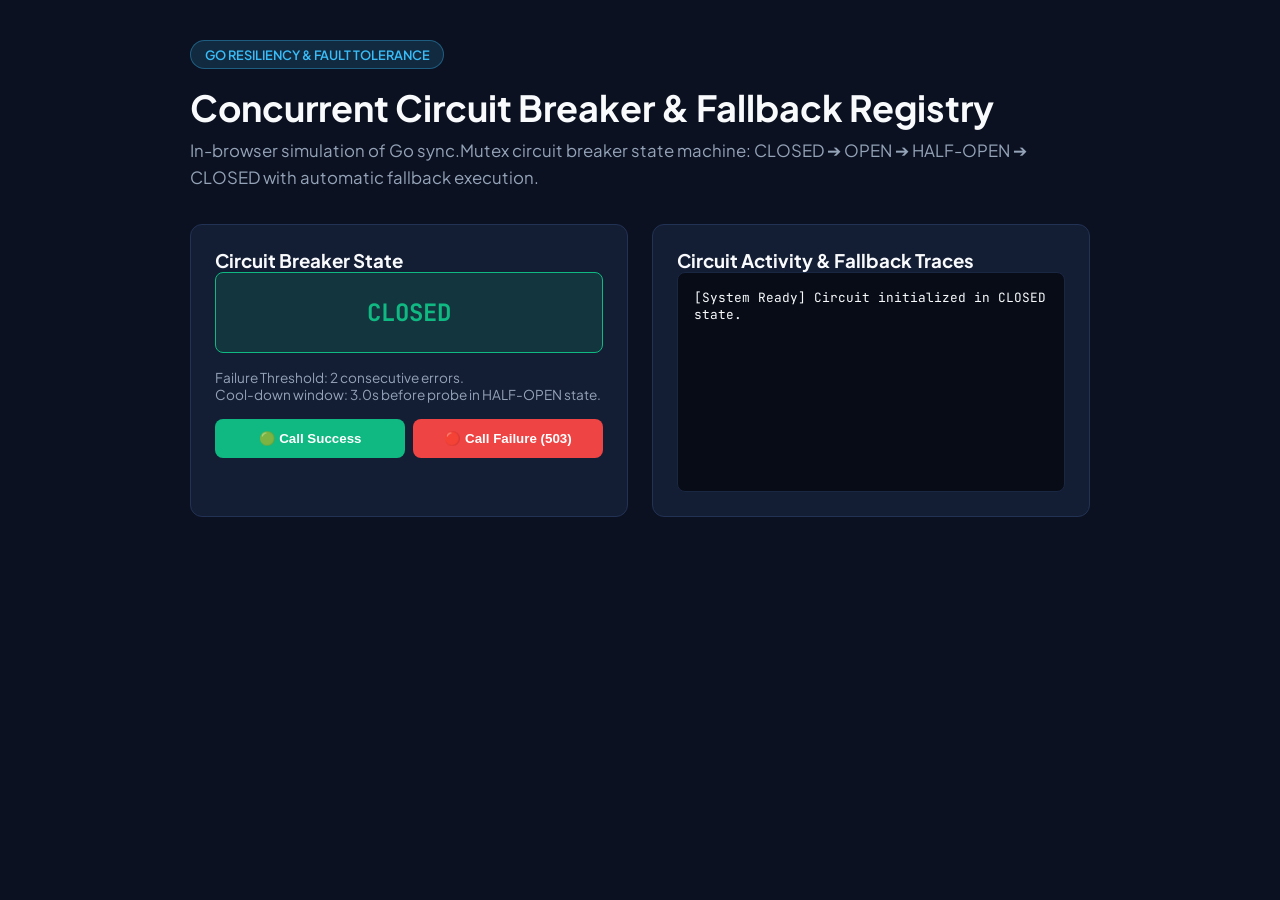
==== index.html @ 9a1016e4 "finished up inmem core features" ====
<!DOCTYPE html>
<html lang="en">
<head>
  <meta charset="UTF-8">
  <meta name="viewport" content="width=device-width, initial-scale=1.0">
  <title>Ige In-Memory Circuit Breaker & Fallback Registry</title>
  <link href="https://fonts.googleapis.com/css2?family=Plus+Jakarta+Sans:wght@400;500;600;700&family=JetBrains+Mono:wght@400;500&display=swap" rel="stylesheet">
  <style>
    :root {
      --bg: #0b1120;
      --card: #131d33;
      --border: #223255;
      --accent: #38bdf8;
      --closed: #10b981;
      --open: #ef4444;
      --half: #f59e0b;
      --text: #f8fafc;
      --muted: #94a3b8;
    }
    * { box-sizing: border-box; margin: 0; padding: 0; }
    body {
      font-family: 'Plus Jakarta Sans', sans-serif;
      background: var(--bg); color: var(--text); padding: 2.5rem 1rem;
      display: flex; flex-direction: column; align-items: center; min-height: 100vh;
    }
    .container { max-width: 900px; width: 100%; }
    .badge {
      display: inline-block; background: rgba(56, 189, 248, 0.15);
      border: 1px solid rgba(56, 189, 248, 0.35); color: var(--accent);
      padding: 0.35rem 0.85rem; border-radius: 9999px; font-size: 0.8rem; font-weight: 600;
      text-transform: uppercase; margin-bottom: 1rem;
    }
    h1 { font-size: 2.25rem; font-weight: 700; margin-bottom: 0.5rem; }
    p.sub { color: var(--muted); font-size: 1.05rem; margin-bottom: 2rem; line-height: 1.6; }
    .grid { display: grid; grid-template-columns: 1fr 1fr; gap: 1.5rem; margin-bottom: 1.5rem; }
    @media(max-width: 768px) { .grid { grid-template-columns: 1fr; } }
    .card { background: var(--card); border: 1px solid var(--border); border-radius: 12px; padding: 1.5rem; }
    .state-banner {
      padding: 1.5rem; border-radius: 8px; text-align: center; margin-bottom: 1rem;
      font-weight: 700; font-size: 1.5rem; font-family: 'JetBrains Mono', monospace;
      background: rgba(16, 185, 129, 0.15); color: var(--closed); border: 1px solid var(--closed);
    }
    .btn-group { display: flex; gap: 0.5rem; }
    button {
      flex: 1; padding: 0.75rem; border-radius: 8px; font-weight: 600; cursor: pointer; border: none;
    }
    .log-box {
      background: #070c17; border: 1px solid #1a2742; border-radius: 8px;
      padding: 1rem; height: 220px; overflow-y: auto; font-family: 'JetBrains Mono', monospace; font-size: 0.8rem;
    }
  </style>
</head>
<body>
  <div class="container">
    <div class="badge">Go Resiliency & Fault Tolerance</div>
    <h1>Concurrent Circuit Breaker & Fallback Registry</h1>
    <p class="sub">In-browser simulation of Go sync.Mutex circuit breaker state machine: CLOSED ➔ OPEN ➔ HALF-OPEN ➔ CLOSED with automatic fallback execution.</p>

    <div class="grid">
      <div class="card">
        <h3>Circuit Breaker State</h3>
        <div id="stateBanner" class="state-banner">CLOSED</div>
        <p style="font-size: 0.85rem; color: var(--muted); margin-bottom: 1rem;">
          Failure Threshold: 2 consecutive errors.<br>
          Cool-down window: 3.0s before probe in HALF-OPEN state.
        </p>
        <div class="btn-group">
          <button style="background: #10b981; color: #fff;" onclick="sendRequest(true)">🟢 Call Success</button>
          <button style="background: #ef4444; color: #fff;" onclick="sendRequest(false)">🔴 Call Failure (503)</button>
        </div>
      </div>

      <div class="card">
        <h3>Circuit Activity & Fallback Traces</h3>
        <div id="traceLog" class="log-box">
          <div>[System Ready] Circuit initialized in CLOSED state.</div>
        </div>
      </div>
    </div>
  </div>

  <script>
    let state = "CLOSED";
    let failures = 0;
    let coolDownTimer = null;

    function sendRequest(success) {
      const log = document.getElementById('traceLog');
      const time = new Date().toLocaleTimeString();

      if (state === "OPEN") {
        log.innerHTML = `<div style="color: #ef4444;">[${time}] 🚫 REJECTED: Circuit OPEN! (Executed fallback handler)</div>` + log.innerHTML;
        return;
      }

      if (success) {
        failures = 0;
        if (state === "HALF-OPEN") {
          state = "CLOSED";
          log.innerHTML = `<div style="color: #10b981;">[${time}] ⚡ Probe succeeded! Circuit healed back to CLOSED.</div>` + log.innerHTML;
        } else {
          log.innerHTML = `<div style="color: #10b981;">[${time}] ✔ Success: Upstream service responded normally.</div>` + log.innerHTML;
        }
      } else {
        failures++;
        log.innerHTML = `<div style="color: #f59e0b;">[${time}] ⚠️ Failure encountered (Count: ${failures}/2)</div>` + log.innerHTML;
        if (failures >= 2 || state === "HALF-OPEN") {
          state = "OPEN";
          log.innerHTML = `<div style="color: #ef4444; font-weight: bold;">[${time}] 💥 THRESHOLD REACHED! Breaker tripped to OPEN.</div>` + log.innerHTML;
          clearTimeout(coolDownTimer);
          coolDownTimer = setTimeout(() => {
            state = "HALF-OPEN";
            log.innerHTML = `<div style="color: #f59e0b;">[Cool-Down Elapsed] Transitioned to HALF-OPEN (Testing probe).</div>` + log.innerHTML;
            updateBanner();
          }, 3000);
        }
      }

      updateBanner();
    }

    function updateBanner() {
      const banner = document.getElementById('stateBanner');
      banner.textContent = state;
      if (state === "CLOSED") {
        banner.style.color = "#10b981";
        banner.style.borderColor = "#10b981";
        banner.style.background = "rgba(16, 185, 129, 0.15)";
      } else if (state === "OPEN") {
        banner.style.color = "#ef4444";
        banner.style.borderColor = "#ef4444";
        banner.style.background = "rgba(239, 68, 68, 0.15)";
      } else {
        banner.style.color = "#f59e0b";
        banner.style.borderColor = "#f59e0b";
        banner.style.background = "rgba(245, 158, 11, 0.15)";
      }
    }
  </script>
</body>
</html>
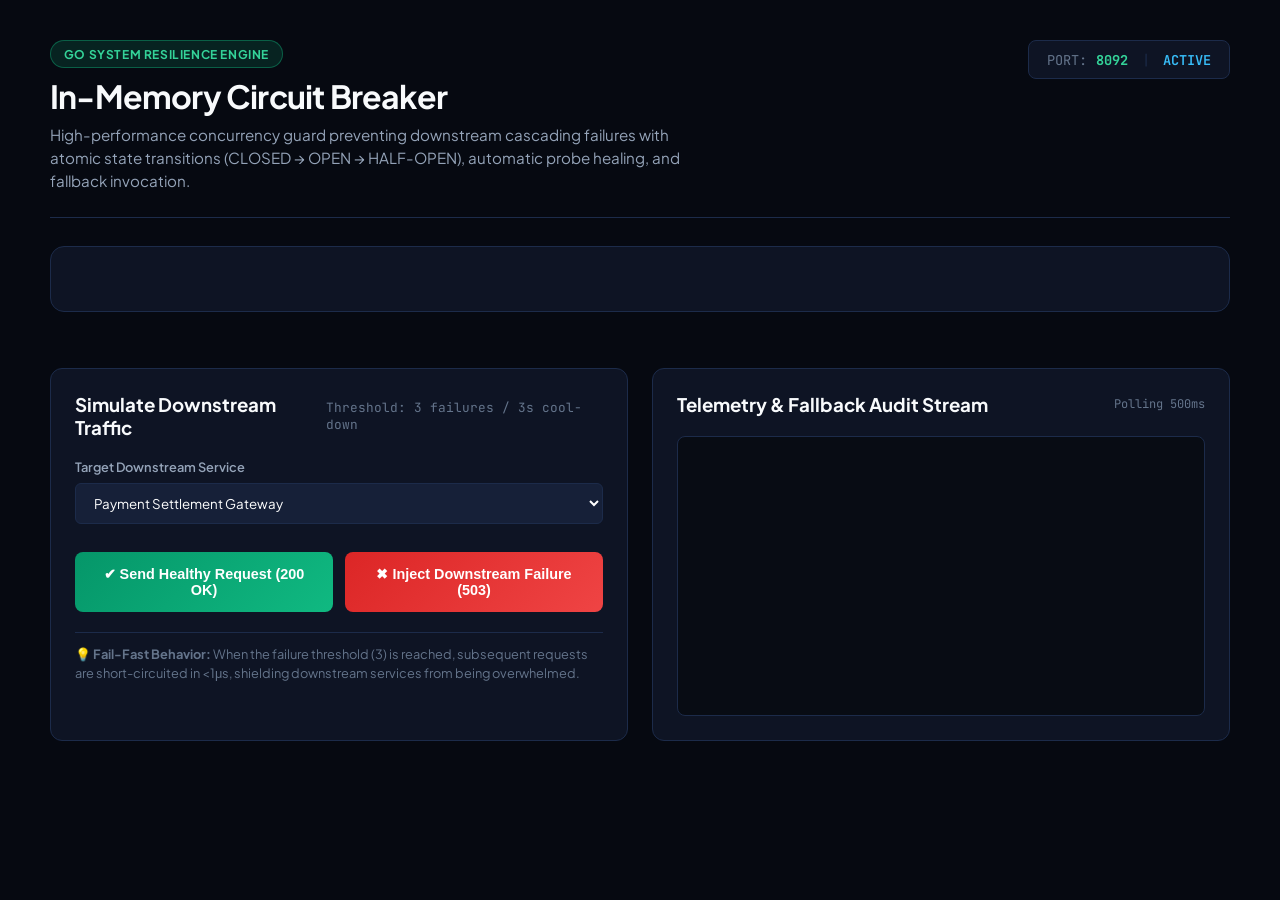
==== commit c1525354: "feat: scale up senior architecture, zero-dep embedded servers, modular UI components, and demo walkt" ====
--- a/index.html
+++ b/index.html
@@ -3,139 +3,90 @@
 <head>
   <meta charset="UTF-8">
   <meta name="viewport" content="width=device-width, initial-scale=1.0">
-  <title>Ige In-Memory Circuit Breaker & Fallback Registry</title>
-  <link href="https://fonts.googleapis.com/css2?family=Plus+Jakarta+Sans:wght@400;500;600;700&family=JetBrains+Mono:wght@400;500&display=swap" rel="stylesheet">
-  <style>
-    :root {
-      --bg: #0b1120;
-      --card: #131d33;
-      --border: #223255;
-      --accent: #38bdf8;
-      --closed: #10b981;
-      --open: #ef4444;
-      --half: #f59e0b;
-      --text: #f8fafc;
-      --muted: #94a3b8;
-    }
-    * { box-sizing: border-box; margin: 0; padding: 0; }
-    body {
-      font-family: 'Plus Jakarta Sans', sans-serif;
-      background: var(--bg); color: var(--text); padding: 2.5rem 1rem;
-      display: flex; flex-direction: column; align-items: center; min-height: 100vh;
-    }
-    .container { max-width: 900px; width: 100%; }
-    .badge {
-      display: inline-block; background: rgba(56, 189, 248, 0.15);
-      border: 1px solid rgba(56, 189, 248, 0.35); color: var(--accent);
-      padding: 0.35rem 0.85rem; border-radius: 9999px; font-size: 0.8rem; font-weight: 600;
-      text-transform: uppercase; margin-bottom: 1rem;
-    }
-    h1 { font-size: 2.25rem; font-weight: 700; margin-bottom: 0.5rem; }
-    p.sub { color: var(--muted); font-size: 1.05rem; margin-bottom: 2rem; line-height: 1.6; }
-    .grid { display: grid; grid-template-columns: 1fr 1fr; gap: 1.5rem; margin-bottom: 1.5rem; }
-    @media(max-width: 768px) { .grid { grid-template-columns: 1fr; } }
-    .card { background: var(--card); border: 1px solid var(--border); border-radius: 12px; padding: 1.5rem; }
-    .state-banner {
-      padding: 1.5rem; border-radius: 8px; text-align: center; margin-bottom: 1rem;
-      font-weight: 700; font-size: 1.5rem; font-family: 'JetBrains Mono', monospace;
-      background: rgba(16, 185, 129, 0.15); color: var(--closed); border: 1px solid var(--closed);
-    }
-    .btn-group { display: flex; gap: 0.5rem; }
-    button {
-      flex: 1; padding: 0.75rem; border-radius: 8px; font-weight: 600; cursor: pointer; border: none;
-    }
-    .log-box {
-      background: #070c17; border: 1px solid #1a2742; border-radius: 8px;
-      padding: 1rem; height: 220px; overflow-y: auto; font-family: 'JetBrains Mono', monospace; font-size: 0.8rem;
-    }
-  </style>
+  <title>Ige In-Memory Circuit Breaker — Fault Isolation & Resilience</title>
+  <link rel="preconnect" href="https://fonts.googleapis.com">
+  <link rel="preconnect" href="https://fonts.gstatic.com" crossorigin>
+  <link href="https://fonts.googleapis.com/css2?family=JetBrains+Mono:wght@400;500;700&family=Plus+Jakarta+Sans:wght@400;500;600;700;800&display=swap" rel="stylesheet">
+  <link rel="stylesheet" href="static/css/styles.css">
 </head>
 <body>
-  <div class="container">
-    <div class="badge">Go Resiliency & Fault Tolerance</div>
-    <h1>Concurrent Circuit Breaker & Fallback Registry</h1>
-    <p class="sub">In-browser simulation of Go sync.Mutex circuit breaker state machine: CLOSED ➔ OPEN ➔ HALF-OPEN ➔ CLOSED with automatic fallback execution.</p>
-
-    <div class="grid">
-      <div class="card">
-        <h3>Circuit Breaker State</h3>
-        <div id="stateBanner" class="state-banner">CLOSED</div>
-        <p style="font-size: 0.85rem; color: var(--muted); margin-bottom: 1rem;">
-          Failure Threshold: 2 consecutive errors.<br>
-          Cool-down window: 3.0s before probe in HALF-OPEN state.
+  <div class="dashboard-container">
+    <!-- Header -->
+    <header class="dashboard-header">
+      <div class="header-brand">
+        <div class="badge-tag">
+          Go System Resilience Engine
+        </div>
+        <h1 class="dashboard-title">In-Memory Circuit Breaker</h1>
+        <p class="dashboard-sub">
+          High-performance concurrency guard preventing downstream cascading failures with atomic state transitions (CLOSED &rarr; OPEN &rarr; HALF-OPEN), automatic probe healing, and fallback invocation.
         </p>
-        <div class="btn-group">
-          <button style="background: #10b981; color: #fff;" onclick="sendRequest(true)">🟢 Call Success</button>
-          <button style="background: #ef4444; color: #fff;" onclick="sendRequest(false)">🔴 Call Failure (503)</button>
-        </div>
       </div>
 
-      <div class="card">
-        <h3>Circuit Activity & Fallback Traces</h3>
-        <div id="traceLog" class="log-box">
-          <div>[System Ready] Circuit initialized in CLOSED state.</div>
+      <div class="header-status-pill">
+        <span style="color: var(--text-dim);">PORT:</span>
+        <span style="color: #34d399; font-weight: 700;">8092</span>
+        <span style="margin: 0 0.25rem; color: var(--border-subtle);">|</span>
+        <span style="color: #38bdf8; font-weight: 600;">ACTIVE</span>
+      </div>
+    </header>
+
+    <!-- State Hero Card -->
+    <section id="stateHeroContainer" class="state-hero-card">
+      <!-- Populated dynamically by StateDial.js -->
+    </section>
+
+    <!-- Metrics Ribbon -->
+    <section id="metricsContainer" class="metrics-grid">
+      <!-- Populated dynamically by MetricsCards.js -->
+    </section>
+
+    <!-- Interactive Controls & Logs -->
+    <main class="controls-grid">
+      <!-- Left Panel: Trigger Actions -->
+      <section class="panel-card">
+        <div class="panel-header">
+          <h3>Simulate Downstream Traffic</h3>
+          <span style="font-size: 0.8rem; font-family: var(--font-mono); color: var(--text-dim);">Threshold: 3 failures / 3s cool-down</span>
         </div>
-      </div>
-    </div>
+
+        <div style="display: flex; flex-direction: column; gap: 0.5rem;">
+          <label style="font-size: 0.8rem; color: var(--text-muted); font-weight: 600;">Target Downstream Service</label>
+          <select id="serviceName" style="background: var(--bg-surface-elevated); border: 1px solid var(--border-subtle); color: #fff; padding: 0.65rem 0.85rem; border-radius: 6px; font-family: var(--font-sans); outline: none;">
+            <option value="Payment Settlement Gateway">Payment Settlement Gateway</option>
+            <option value="Ledger Accounting Cluster">Ledger Accounting Cluster</option>
+            <option value="KYC Identity Verification RPC">KYC Identity Verification RPC</option>
+          </select>
+        </div>
+
+        <div class="action-bar" style="margin-top: 0.5rem;">
+          <button id="btnSendSuccess" class="btn btn-success">
+            ✔ Send Healthy Request (200 OK)
+          </button>
+          <button id="btnSendFailure" class="btn btn-danger">
+            ✖ Inject Downstream Failure (503)
+          </button>
+        </div>
+
+        <div style="font-size: 0.8rem; color: var(--text-dim); line-height: 1.5; border-top: 1px solid var(--border-subtle); padding-top: 0.75rem;">
+          💡 <strong>Fail-Fast Behavior:</strong> When the failure threshold (3) is reached, subsequent requests are short-circuited in &lt;1&mu;s, shielding downstream services from being overwhelmed.
+        </div>
+      </section>
+
+      <!-- Right Panel: Activity Log -->
+      <section class="panel-card">
+        <div class="panel-header">
+          <h3>Telemetry & Fallback Audit Stream</h3>
+          <span style="font-size: 0.75rem; color: var(--text-dim); font-family: var(--font-mono);">Polling 500ms</span>
+        </div>
+
+        <div id="activityLogContainer" class="log-stream">
+          <!-- Populated dynamically by RequestStream.js -->
+        </div>
+      </section>
+    </main>
   </div>
 
-  <script>
-    let state = "CLOSED";
-    let failures = 0;
-    let coolDownTimer = null;
-
-    function sendRequest(success) {
-      const log = document.getElementById('traceLog');
-      const time = new Date().toLocaleTimeString();
-
-      if (state === "OPEN") {
-        log.innerHTML = `<div style="color: #ef4444;">[${time}] 🚫 REJECTED: Circuit OPEN! (Executed fallback handler)</div>` + log.innerHTML;
-        return;
-      }
-
-      if (success) {
-        failures = 0;
-        if (state === "HALF-OPEN") {
-          state = "CLOSED";
-          log.innerHTML = `<div style="color: #10b981;">[${time}] ⚡ Probe succeeded! Circuit healed back to CLOSED.</div>` + log.innerHTML;
-        } else {
-          log.innerHTML = `<div style="color: #10b981;">[${time}] ✔ Success: Upstream service responded normally.</div>` + log.innerHTML;
-        }
-      } else {
-        failures++;
-        log.innerHTML = `<div style="color: #f59e0b;">[${time}] ⚠️ Failure encountered (Count: ${failures}/2)</div>` + log.innerHTML;
-        if (failures >= 2 || state === "HALF-OPEN") {
-          state = "OPEN";
-          log.innerHTML = `<div style="color: #ef4444; font-weight: bold;">[${time}] 💥 THRESHOLD REACHED! Breaker tripped to OPEN.</div>` + log.innerHTML;
-          clearTimeout(coolDownTimer);
-          coolDownTimer = setTimeout(() => {
-            state = "HALF-OPEN";
-            log.innerHTML = `<div style="color: #f59e0b;">[Cool-Down Elapsed] Transitioned to HALF-OPEN (Testing probe).</div>` + log.innerHTML;
-            updateBanner();
-          }, 3000);
-        }
-      }
-
-      updateBanner();
-    }
-
-    function updateBanner() {
-      const banner = document.getElementById('stateBanner');
-      banner.textContent = state;
-      if (state === "CLOSED") {
-        banner.style.color = "#10b981";
-        banner.style.borderColor = "#10b981";
-        banner.style.background = "rgba(16, 185, 129, 0.15)";
-      } else if (state === "OPEN") {
-        banner.style.color = "#ef4444";
-        banner.style.borderColor = "#ef4444";
-        banner.style.background = "rgba(239, 68, 68, 0.15)";
-      } else {
-        banner.style.color = "#f59e0b";
-        banner.style.borderColor = "#f59e0b";
-        banner.style.background = "rgba(245, 158, 11, 0.15)";
-      }
-    }
-  </script>
+  <script type="module" src="static/js/app.js"></script>
 </body>
 </html>
--- a/static/css/styles.css
+++ b/static/css/styles.css
@@ -0,0 +1,302 @@
+:root {
+  --bg-primary: #060911;
+  --bg-surface: #0e1424;
+  --bg-surface-elevated: #162038;
+  --border-subtle: #1c2b4a;
+  --state-closed: #10b981;
+  --state-open: #ef4444;
+  --state-half: #f59e0b;
+  --text-main: #f8fafc;
+  --text-muted: #94a3b8;
+  --text-dim: #64748b;
+  --font-sans: 'Plus Jakarta Sans', -apple-system, sans-serif;
+  --font-mono: 'JetBrains Mono', monospace;
+}
+
+* { box-sizing: border-box; margin: 0; padding: 0; }
+body {
+  font-family: var(--font-sans);
+  background: var(--bg-primary);
+  color: var(--text-main);
+  min-height: 100vh;
+  padding: 2.5rem 1.5rem;
+  display: flex;
+  justify-content: center;
+}
+
+.dashboard-container {
+  max-width: 1180px;
+  width: 100%;
+  display: flex;
+  flex-direction: column;
+  gap: 1.75rem;
+}
+
+.dashboard-header {
+  display: flex;
+  justify-content: space-between;
+  align-items: flex-start;
+  padding-bottom: 1.5rem;
+  border-bottom: 1px solid var(--border-subtle);
+}
+
+.header-brand {
+  display: flex;
+  flex-direction: column;
+  gap: 0.5rem;
+}
+
+.badge-tag {
+  display: inline-flex;
+  align-items: center;
+  gap: 0.5rem;
+  background: rgba(16, 185, 129, 0.15);
+  border: 1px solid rgba(16, 185, 129, 0.4);
+  color: #34d399;
+  padding: 0.35rem 0.8rem;
+  border-radius: 9999px;
+  font-size: 0.75rem;
+  font-weight: 700;
+  text-transform: uppercase;
+  letter-spacing: 0.05em;
+  width: fit-content;
+}
+
+h1.dashboard-title {
+  font-size: 2rem;
+  font-weight: 700;
+  letter-spacing: -0.025em;
+}
+
+p.dashboard-sub {
+  color: var(--text-muted);
+  font-size: 0.95rem;
+  line-height: 1.5;
+  max-width: 650px;
+}
+
+.header-status-pill {
+  display: flex;
+  align-items: center;
+  gap: 0.6rem;
+  background: var(--bg-surface);
+  border: 1px solid var(--border-subtle);
+  padding: 0.6rem 1.1rem;
+  border-radius: 8px;
+  font-family: var(--font-mono);
+  font-size: 0.85rem;
+}
+
+/* State Dial Hero Section */
+.state-hero-card {
+  background: var(--bg-surface);
+  border: 1px solid var(--border-subtle);
+  border-radius: 14px;
+  padding: 2rem;
+  display: flex;
+  align-items: center;
+  justify-content: space-between;
+  gap: 2rem;
+}
+
+@media(max-width: 800px) {
+  .state-hero-card { flex-direction: column; text-align: center; }
+}
+
+.state-badge-container {
+  display: flex;
+  align-items: center;
+  gap: 1.5rem;
+}
+
+.state-ring-indicator {
+  width: 90px;
+  height: 90px;
+  border-radius: 50%;
+  display: flex;
+  align-items: center;
+  justify-content: center;
+  font-size: 2rem;
+  transition: all 0.4s ease;
+  position: relative;
+}
+
+.state-ring-indicator.CLOSED {
+  background: rgba(16, 185, 129, 0.15);
+  border: 4px solid var(--state-closed);
+  box-shadow: 0 0 25px rgba(16, 185, 129, 0.35);
+}
+
+.state-ring-indicator.OPEN {
+  background: rgba(239, 68, 68, 0.15);
+  border: 4px solid var(--state-open);
+  box-shadow: 0 0 35px rgba(239, 68, 68, 0.5);
+  animation: pulseOpen 1.2s infinite;
+}
+
+@keyframes pulseOpen {
+  0% { transform: scale(0.98); }
+  50% { transform: scale(1.04); }
+  100% { transform: scale(0.98); }
+}
+
+.state-ring-indicator.HALF-OPEN {
+  background: rgba(245, 158, 11, 0.15);
+  border: 4px solid var(--state-half);
+  box-shadow: 0 0 25px rgba(245, 158, 11, 0.35);
+}
+
+.state-text-info h2 {
+  font-size: 2.2rem;
+  font-weight: 800;
+  letter-spacing: 0.02em;
+  font-family: var(--font-mono);
+}
+
+.state-text-info p {
+  color: var(--text-muted);
+  font-size: 0.9rem;
+  margin-top: 0.25rem;
+}
+
+.state-cooldown-timer {
+  font-family: var(--font-mono);
+  font-size: 1.1rem;
+  color: var(--state-half);
+  background: #090e1a;
+  padding: 0.5rem 1rem;
+  border-radius: 6px;
+  border: 1px solid var(--border-subtle);
+  display: inline-block;
+  margin-top: 0.5rem;
+}
+
+/* Metrics Ribbon */
+.metrics-grid {
+  display: grid;
+  grid-template-columns: repeat(4, 1fr);
+  gap: 1.25rem;
+}
+
+@media (max-width: 900px) {
+  .metrics-grid { grid-template-columns: repeat(2, 1fr); }
+}
+
+.metric-card {
+  background: var(--bg-surface);
+  border: 1px solid var(--border-subtle);
+  border-radius: 12px;
+  padding: 1.25rem 1.5rem;
+  display: flex;
+  flex-direction: column;
+  gap: 0.5rem;
+}
+
+.metric-label {
+  font-size: 0.8rem;
+  text-transform: uppercase;
+  letter-spacing: 0.05em;
+  color: var(--text-dim);
+  font-weight: 600;
+}
+
+.metric-value {
+  font-size: 2rem;
+  font-weight: 700;
+  font-family: var(--font-mono);
+}
+
+/* Interactive Dispatch Controls */
+.controls-grid {
+  display: grid;
+  grid-template-columns: 1fr 1fr;
+  gap: 1.5rem;
+}
+
+@media (max-width: 900px) {
+  .controls-grid { grid-template-columns: 1fr; }
+}
+
+.panel-card {
+  background: var(--bg-surface);
+  border: 1px solid var(--border-subtle);
+  border-radius: 12px;
+  padding: 1.5rem;
+  display: flex;
+  flex-direction: column;
+  gap: 1.25rem;
+}
+
+.panel-header {
+  display: flex;
+  justify-content: space-between;
+  align-items: center;
+}
+
+.action-bar {
+  display: flex;
+  gap: 0.75rem;
+  flex-wrap: wrap;
+}
+
+.btn {
+  padding: 0.85rem 1.25rem;
+  font-weight: 700;
+  font-size: 0.9rem;
+  border-radius: 8px;
+  border: none;
+  cursor: pointer;
+  transition: all 0.2s ease;
+  display: inline-flex;
+  align-items: center;
+  gap: 0.5rem;
+}
+
+.btn-success {
+  background: linear-gradient(135deg, #059669, #10b981);
+  color: #fff;
+  flex: 1;
+}
+
+.btn-danger {
+  background: linear-gradient(135deg, #dc2626, #ef4444);
+  color: #fff;
+  flex: 1;
+}
+
+.btn-reset {
+  background: var(--bg-surface-elevated);
+  border: 1px solid var(--border-subtle);
+  color: var(--text-muted);
+}
+
+.btn:hover { filter: brightness(1.15); transform: translateY(-1px); }
+
+/* Log Stream */
+.log-stream {
+  background: #080c14;
+  border: 1px solid var(--border-subtle);
+  border-radius: 8px;
+  height: 280px;
+  overflow-y: auto;
+  padding: 0.85rem;
+  font-family: var(--font-mono);
+  font-size: 0.8rem;
+  display: flex;
+  flex-direction: column;
+  gap: 0.5rem;
+}
+
+.log-item {
+  display: flex;
+  align-items: center;
+  gap: 0.75rem;
+  padding: 0.4rem 0.6rem;
+  border-radius: 4px;
+  background: rgba(255, 255, 255, 0.02);
+}
+
+.log-item.SUCCESS { border-left: 3px solid var(--state-closed); }
+.log-item.FAILED { border-left: 3px solid #f97316; }
+.log-item.FALLBACK { border-left: 3px solid var(--state-half); }
+.log-item.SHORT_CIRCUITED { border-left: 3px solid var(--state-open); }
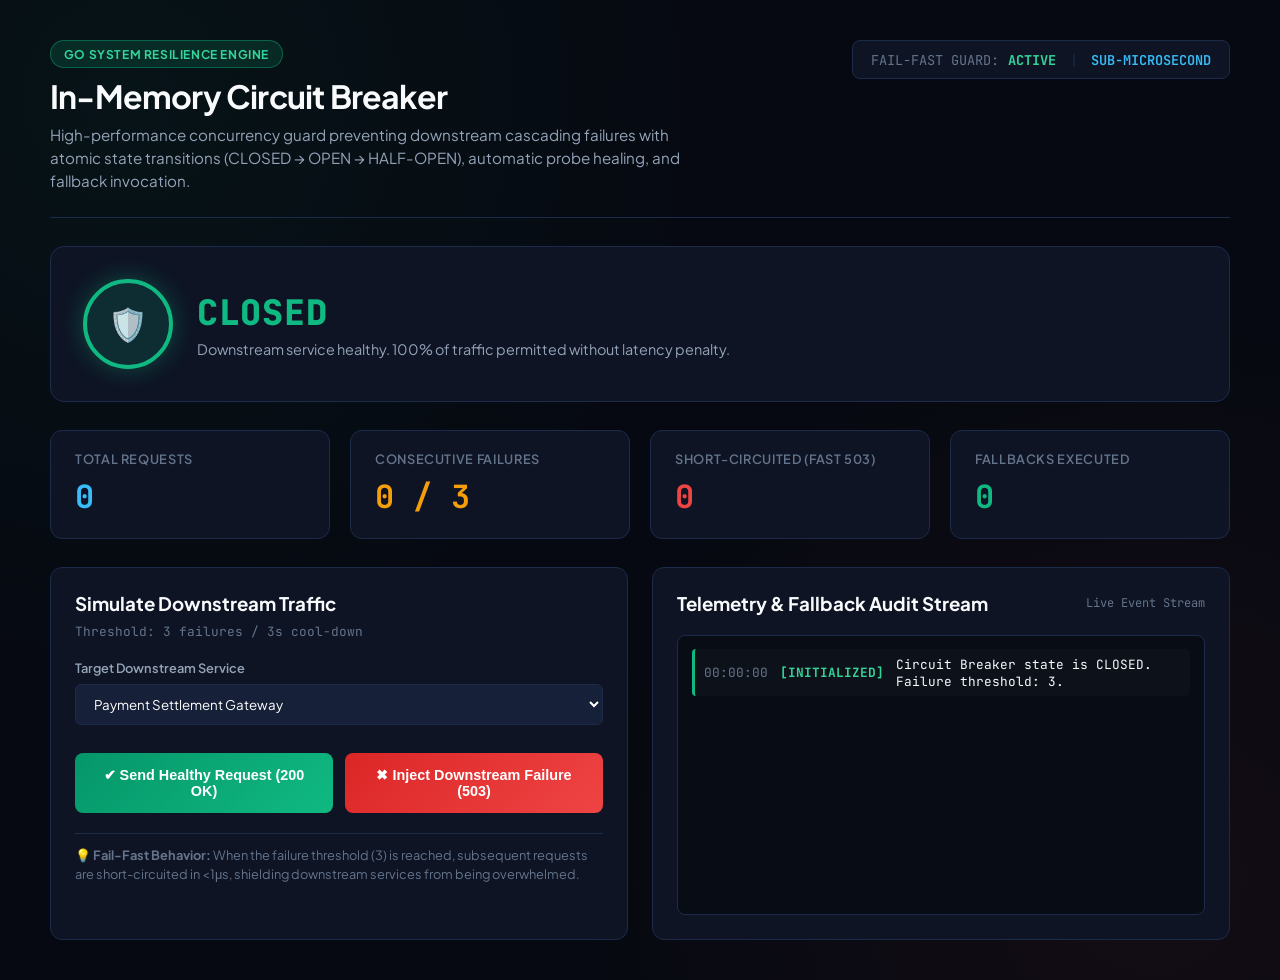
==== commit 3cac7c52: "feat: implement circuit breaker core logic and update frontend dashboard UI" ====
--- a/index.html
+++ b/index.html
@@ -8,6 +8,312 @@
   <link rel="preconnect" href="https://fonts.gstatic.com" crossorigin>
   <link href="https://fonts.googleapis.com/css2?family=JetBrains+Mono:wght@400;500;700&family=Plus+Jakarta+Sans:wght@400;500;600;700;800&display=swap" rel="stylesheet">
   <link rel="stylesheet" href="static/css/styles.css">
+  <style>
+    :root {
+      --bg-primary: #060911;
+      --bg-surface: #0e1424;
+      --bg-surface-elevated: #162038;
+      --border-subtle: #1c2b4a;
+      --state-closed: #10b981;
+      --state-open: #ef4444;
+      --state-half: #f59e0b;
+      --text-main: #f8fafc;
+      --text-muted: #94a3b8;
+      --text-dim: #64748b;
+      --font-sans: 'Plus Jakarta Sans', -apple-system, sans-serif;
+      --font-mono: 'JetBrains Mono', monospace;
+    }
+
+    * { box-sizing: border-box; margin: 0; padding: 0; }
+    body {
+      font-family: var(--font-sans);
+      background: var(--bg-primary);
+      color: var(--text-main);
+      min-height: 100vh;
+      padding: 2.5rem 1.5rem;
+      display: flex;
+      justify-content: center;
+      background-image: 
+        radial-gradient(circle at 10% 10%, rgba(16, 185, 129, 0.06) 0%, transparent 40%),
+        radial-gradient(circle at 90% 90%, rgba(239, 68, 68, 0.06) 0%, transparent 40%);
+    }
+
+    .dashboard-container {
+      max-width: 1180px;
+      width: 100%;
+      display: flex;
+      flex-direction: column;
+      gap: 1.75rem;
+    }
+
+    .dashboard-header {
+      display: flex;
+      justify-content: space-between;
+      align-items: flex-start;
+      padding-bottom: 1.5rem;
+      border-bottom: 1px solid var(--border-subtle);
+      flex-wrap: wrap;
+      gap: 1rem;
+    }
+
+    .header-brand {
+      display: flex;
+      flex-direction: column;
+      gap: 0.5rem;
+    }
+
+    .badge-tag {
+      display: inline-flex;
+      align-items: center;
+      gap: 0.5rem;
+      background: rgba(16, 185, 129, 0.15);
+      border: 1px solid rgba(16, 185, 129, 0.4);
+      color: #34d399;
+      padding: 0.35rem 0.8rem;
+      border-radius: 9999px;
+      font-size: 0.75rem;
+      font-weight: 700;
+      text-transform: uppercase;
+      letter-spacing: 0.05em;
+      width: fit-content;
+    }
+
+    h1.dashboard-title {
+      font-size: 2rem;
+      font-weight: 700;
+      letter-spacing: -0.025em;
+    }
+
+    p.dashboard-sub {
+      color: var(--text-muted);
+      font-size: 0.95rem;
+      line-height: 1.5;
+      max-width: 650px;
+    }
+
+    .header-status-pill {
+      display: flex;
+      align-items: center;
+      gap: 0.6rem;
+      background: var(--bg-surface);
+      border: 1px solid var(--border-subtle);
+      padding: 0.6rem 1.1rem;
+      border-radius: 8px;
+      font-family: var(--font-mono);
+      font-size: 0.85rem;
+    }
+
+    /* State Dial Hero Section */
+    .state-hero-card {
+      background: var(--bg-surface);
+      border: 1px solid var(--border-subtle);
+      border-radius: 14px;
+      padding: 2rem;
+      display: flex;
+      align-items: center;
+      justify-content: space-between;
+      gap: 2rem;
+    }
+
+    @media(max-width: 800px) {
+      .state-hero-card { flex-direction: column; text-align: center; }
+    }
+
+    .state-badge-container {
+      display: flex;
+      align-items: center;
+      gap: 1.5rem;
+    }
+
+    .state-ring-indicator {
+      width: 90px;
+      height: 90px;
+      border-radius: 50%;
+      display: flex;
+      align-items: center;
+      justify-content: center;
+      font-size: 2rem;
+      transition: all 0.4s ease;
+      position: relative;
+    }
+
+    .state-ring-indicator.CLOSED {
+      background: rgba(16, 185, 129, 0.15);
+      border: 4px solid var(--state-closed);
+      box-shadow: 0 0 25px rgba(16, 185, 129, 0.35);
+    }
+
+    .state-ring-indicator.OPEN {
+      background: rgba(239, 68, 68, 0.15);
+      border: 4px solid var(--state-open);
+      box-shadow: 0 0 35px rgba(239, 68, 68, 0.5);
+      animation: pulseOpen 1.2s infinite;
+    }
+
+    @keyframes pulseOpen {
+      0% { transform: scale(0.98); }
+      50% { transform: scale(1.04); }
+      100% { transform: scale(0.98); }
+    }
+
+    .state-ring-indicator.HALF-OPEN {
+      background: rgba(245, 158, 11, 0.15);
+      border: 4px solid var(--state-half);
+      box-shadow: 0 0 25px rgba(245, 158, 11, 0.35);
+    }
+
+    .state-text-info h2 {
+      font-size: 2.2rem;
+      font-weight: 800;
+      letter-spacing: 0.02em;
+      font-family: var(--font-mono);
+    }
+
+    .state-text-info p {
+      color: var(--text-muted);
+      font-size: 0.9rem;
+      margin-top: 0.25rem;
+    }
+
+    .state-cooldown-timer {
+      font-family: var(--font-mono);
+      font-size: 1.1rem;
+      color: var(--state-half);
+      background: #090e1a;
+      padding: 0.5rem 1rem;
+      border-radius: 6px;
+      border: 1px solid var(--border-subtle);
+      display: inline-block;
+      margin-top: 0.5rem;
+    }
+
+    /* Metrics Ribbon */
+    .metrics-grid {
+      display: grid;
+      grid-template-columns: repeat(4, 1fr);
+      gap: 1.25rem;
+    }
+
+    @media (max-width: 900px) {
+      .metrics-grid { grid-template-columns: repeat(2, 1fr); }
+    }
+
+    .metric-card {
+      background: var(--bg-surface);
+      border: 1px solid var(--border-subtle);
+      border-radius: 12px;
+      padding: 1.25rem 1.5rem;
+      display: flex;
+      flex-direction: column;
+      gap: 0.5rem;
+    }
+
+    .metric-label {
+      font-size: 0.8rem;
+      text-transform: uppercase;
+      letter-spacing: 0.05em;
+      color: var(--text-dim);
+      font-weight: 600;
+    }
+
+    .metric-value {
+      font-size: 2rem;
+      font-weight: 700;
+      font-family: var(--font-mono);
+    }
+
+    /* Interactive Dispatch Controls */
+    .controls-grid {
+      display: grid;
+      grid-template-columns: 1fr 1fr;
+      gap: 1.5rem;
+    }
+
+    @media (max-width: 900px) {
+      .controls-grid { grid-template-columns: 1fr; }
+    }
+
+    .panel-card {
+      background: var(--bg-surface);
+      border: 1px solid var(--border-subtle);
+      border-radius: 12px;
+      padding: 1.5rem;
+      display: flex;
+      flex-direction: column;
+      gap: 1.25rem;
+    }
+
+    .panel-header {
+      display: flex;
+      justify-content: space-between;
+      align-items: center;
+      flex-wrap: wrap;
+      gap: 0.5rem;
+    }
+
+    .action-bar {
+      display: flex;
+      gap: 0.75rem;
+      flex-wrap: wrap;
+    }
+
+    .btn {
+      padding: 0.85rem 1.25rem;
+      font-weight: 700;
+      font-size: 0.9rem;
+      border-radius: 8px;
+      border: none;
+      cursor: pointer;
+      transition: all 0.2s ease;
+      display: inline-flex;
+      align-items: center;
+      gap: 0.5rem;
+      justify-content: center;
+    }
+
+    .btn-success {
+      background: linear-gradient(135deg, #059669, #10b981);
+      color: #fff;
+      flex: 1;
+    }
+
+    .btn-danger {
+      background: linear-gradient(135deg, #dc2626, #ef4444);
+      color: #fff;
+      flex: 1;
+    }
+
+    .btn:hover { filter: brightness(1.15); transform: translateY(-1px); }
+
+    /* Log Stream */
+    .log-stream {
+      background: #080c14;
+      border: 1px solid var(--border-subtle);
+      border-radius: 8px;
+      height: 280px;
+      overflow-y: auto;
+      padding: 0.85rem;
+      font-family: var(--font-mono);
+      font-size: 0.8rem;
+      display: flex;
+      flex-direction: column;
+      gap: 0.5rem;
+    }
+
+    .log-item {
+      display: flex;
+      align-items: center;
+      gap: 0.75rem;
+      padding: 0.4rem 0.6rem;
+      border-radius: 4px;
+      background: rgba(255, 255, 255, 0.02);
+    }
+
+    .log-item.SUCCESS { border-left: 3px solid var(--state-closed); }
+    .log-item.FAILED { border-left: 3px solid #f97316; }
+    .log-item.FALLBACK { border-left: 3px solid var(--state-half); }
+    .log-item.SHORT_CIRCUITED { border-left: 3px solid var(--state-open); }
+  </style>
 </head>
 <body>
   <div class="dashboard-container">
@@ -24,21 +330,46 @@
       </div>
 
       <div class="header-status-pill">
-        <span style="color: var(--text-dim);">PORT:</span>
-        <span style="color: #34d399; font-weight: 700;">8092</span>
+        <span style="color: var(--text-dim);">FAIL-FAST GUARD:</span>
+        <span style="color: #34d399; font-weight: 700;">ACTIVE</span>
         <span style="margin: 0 0.25rem; color: var(--border-subtle);">|</span>
-        <span style="color: #38bdf8; font-weight: 600;">ACTIVE</span>
+        <span style="color: #38bdf8; font-weight: 600;">SUB-MICROSECOND</span>
       </div>
     </header>
 
     <!-- State Hero Card -->
     <section id="stateHeroContainer" class="state-hero-card">
-      <!-- Populated dynamically by StateDial.js -->
+      <div class="state-badge-container">
+        <div class="state-ring-indicator CLOSED" id="stateDialIndicator">🛡️</div>
+        <div class="state-text-info">
+          <h2 id="stateDialText" style="color: var(--state-closed);">CLOSED</h2>
+          <p id="stateDialSub">Downstream service healthy. 100% of traffic permitted without latency penalty.</p>
+        </div>
+      </div>
+      <div id="cooldownContainer" style="display: none;">
+        <span style="font-size: 0.8rem; color: var(--text-dim); display: block;">PROBE RECOVERY IN:</span>
+        <div class="state-cooldown-timer" id="cooldownTimer">3.0s</div>
+      </div>
     </section>
 
     <!-- Metrics Ribbon -->
     <section id="metricsContainer" class="metrics-grid">
-      <!-- Populated dynamically by MetricsCards.js -->
+      <div class="metric-card">
+        <div class="metric-label">Total Requests</div>
+        <div class="metric-value" id="valTotalReqs" style="color: #38bdf8;">0</div>
+      </div>
+      <div class="metric-card">
+        <div class="metric-label">Consecutive Failures</div>
+        <div class="metric-value" id="valFailures" style="color: #f59e0b;">0 / 3</div>
+      </div>
+      <div class="metric-card">
+        <div class="metric-label">Short-Circuited (Fast 503)</div>
+        <div class="metric-value" id="valShortCircuited" style="color: #ef4444;">0</div>
+      </div>
+      <div class="metric-card">
+        <div class="metric-label">Fallbacks Executed</div>
+        <div class="metric-value" id="valFallbacks" style="color: #10b981;">0</div>
+      </div>
     </section>
 
     <!-- Interactive Controls & Logs -->
@@ -77,16 +408,147 @@
       <section class="panel-card">
         <div class="panel-header">
           <h3>Telemetry & Fallback Audit Stream</h3>
-          <span style="font-size: 0.75rem; color: var(--text-dim); font-family: var(--font-mono);">Polling 500ms</span>
+          <span style="font-size: 0.75rem; color: var(--text-dim); font-family: var(--font-mono);">Live Event Stream</span>
         </div>
 
         <div id="activityLogContainer" class="log-stream">
-          <!-- Populated dynamically by RequestStream.js -->
+          <div class="log-item SUCCESS">
+            <span style="color: var(--text-dim);">00:00:00</span>
+            <span style="color: #34d399; font-weight: 700;">[INITIALIZED]</span>
+            <span style="color: var(--text-main);">Circuit Breaker state is CLOSED. Failure threshold: 3.</span>
+          </div>
         </div>
       </section>
     </main>
   </div>
 
-  <script type="module" src="static/js/app.js"></script>
+  <!-- Universal Interactive Engine -->
+  <script>
+    (function() {
+      let state = "CLOSED"; // CLOSED | OPEN | HALF-OPEN
+      let consecutiveFailures = 0;
+      let totalRequests = 0;
+      let shortCircuitedCount = 0;
+      let fallbackCount = 0;
+      let cooldownTimerInterval = null;
+      let cooldownSeconds = 3.0;
+
+      const stateDialIndicator = document.getElementById("stateDialIndicator");
+      const stateDialText = document.getElementById("stateDialText");
+      const stateDialSub = document.getElementById("stateDialSub");
+      const cooldownContainer = document.getElementById("cooldownContainer");
+      const cooldownTimer = document.getElementById("cooldownTimer");
+      const valTotalReqs = document.getElementById("valTotalReqs");
+      const valFailures = document.getElementById("valFailures");
+      const valShortCircuited = document.getElementById("valShortCircuited");
+      const valFallbacks = document.getElementById("valFallbacks");
+      const btnSendSuccess = document.getElementById("btnSendSuccess");
+      const btnSendFailure = document.getElementById("btnSendFailure");
+      const serviceName = document.getElementById("serviceName");
+      const activityLogContainer = document.getElementById("activityLogContainer");
+
+      function updateUI() {
+        stateDialIndicator.className = `state-ring-indicator ${state}`;
+        stateDialText.textContent = state;
+
+        if (state === "CLOSED") {
+          stateDialIndicator.textContent = "🛡️";
+          stateDialText.style.color = "var(--state-closed)";
+          stateDialSub.textContent = "Downstream service healthy. 100% of traffic permitted without latency penalty.";
+          cooldownContainer.style.display = "none";
+        } else if (state === "OPEN") {
+          stateDialIndicator.textContent = "⚡";
+          stateDialText.style.color = "var(--state-open)";
+          stateDialSub.textContent = "FAIL-FAST ACTIVE: Downstream service is isolated! Requests short-circuiting in <1µs.";
+          cooldownContainer.style.display = "block";
+        } else if (state === "HALF-OPEN") {
+          stateDialIndicator.textContent = "⏳";
+          stateDialText.style.color = "var(--state-half)";
+          stateDialSub.textContent = "PROBE PHASE: Testing downstream service with limited canary traffic.";
+          cooldownContainer.style.display = "none";
+        }
+
+        valTotalReqs.textContent = totalRequests;
+        valFailures.textContent = `${consecutiveFailures} / 3`;
+        valShortCircuited.textContent = shortCircuitedCount;
+        valFallbacks.textContent = fallbackCount;
+      }
+
+      function logEvent(tag, msg, type) {
+        const item = document.createElement("div");
+        item.className = `log-item ${type}`;
+        const timeStr = new Date().toTimeString().split(" ")[0];
+        item.innerHTML = `
+          <span style="color: var(--text-dim);">${timeStr}</span>
+          <span style="font-weight: 700;">[${tag}]</span>
+          <span style="color: var(--text-main); flex: 1;">${msg}</span>
+        `;
+        activityLogContainer.insertBefore(item, activityLogContainer.firstChild);
+      }
+
+      function tripCircuit() {
+        state = "OPEN";
+        logEvent("STATE TRANSITION", "Failure threshold exceeded (3/3). Breaker tripped to OPEN!", "SHORT_CIRCUITED");
+        updateUI();
+
+        cooldownSeconds = 3.0;
+        cooldownTimer.textContent = `${cooldownSeconds.toFixed(1)}s`;
+
+        if (cooldownTimerInterval) clearInterval(cooldownTimerInterval);
+        cooldownTimerInterval = setInterval(() => {
+          cooldownSeconds -= 0.5;
+          if (cooldownSeconds <= 0) {
+            clearInterval(cooldownTimerInterval);
+            state = "HALF-OPEN";
+            logEvent("STATE TRANSITION", "Cool-down elapsed (3.0s). Transitioned to HALF-OPEN for canary probe.", "FALLBACK");
+            updateUI();
+          } else {
+            cooldownTimer.textContent = `${cooldownSeconds.toFixed(1)}s`;
+          }
+        }, 500);
+      }
+
+      btnSendSuccess.onclick = () => {
+        totalRequests++;
+        const target = serviceName.value;
+
+        if (state === "OPEN") {
+          shortCircuitedCount++;
+          fallbackCount++;
+          logEvent("SHORT-CIRCUITED", `Direct call to ${target} blocked by OPEN breaker. Fallback returned in 0.4µs.`, "SHORT_CIRCUITED");
+        } else if (state === "HALF-OPEN") {
+          consecutiveFailures = 0;
+          state = "CLOSED";
+          logEvent("PROBE RECOVERY", `Probe to ${target} SUCCEEDED. Breaker healed back to CLOSED!`, "SUCCESS");
+        } else {
+          consecutiveFailures = 0;
+          logEvent("200 OK", `Call to ${target} completed successfully (lat=14.2ms).`, "SUCCESS");
+        }
+        updateUI();
+      };
+
+      btnSendFailure.onclick = () => {
+        totalRequests++;
+        const target = serviceName.value;
+
+        if (state === "OPEN") {
+          shortCircuitedCount++;
+          fallbackCount++;
+          logEvent("SHORT-CIRCUITED", `Call to ${target} blocked. Downstream shielded from overload.`, "SHORT_CIRCUITED");
+        } else if (state === "HALF-OPEN") {
+          tripCircuit();
+        } else {
+          consecutiveFailures++;
+          logEvent("503 ERROR", `Downstream timeout on ${target} (fail count: ${consecutiveFailures}/3).`, "FAILED");
+          if (consecutiveFailures >= 3) {
+            tripCircuit();
+          }
+        }
+        updateUI();
+      };
+
+      updateUI();
+    })();
+  </script>
 </body>
 </html>
